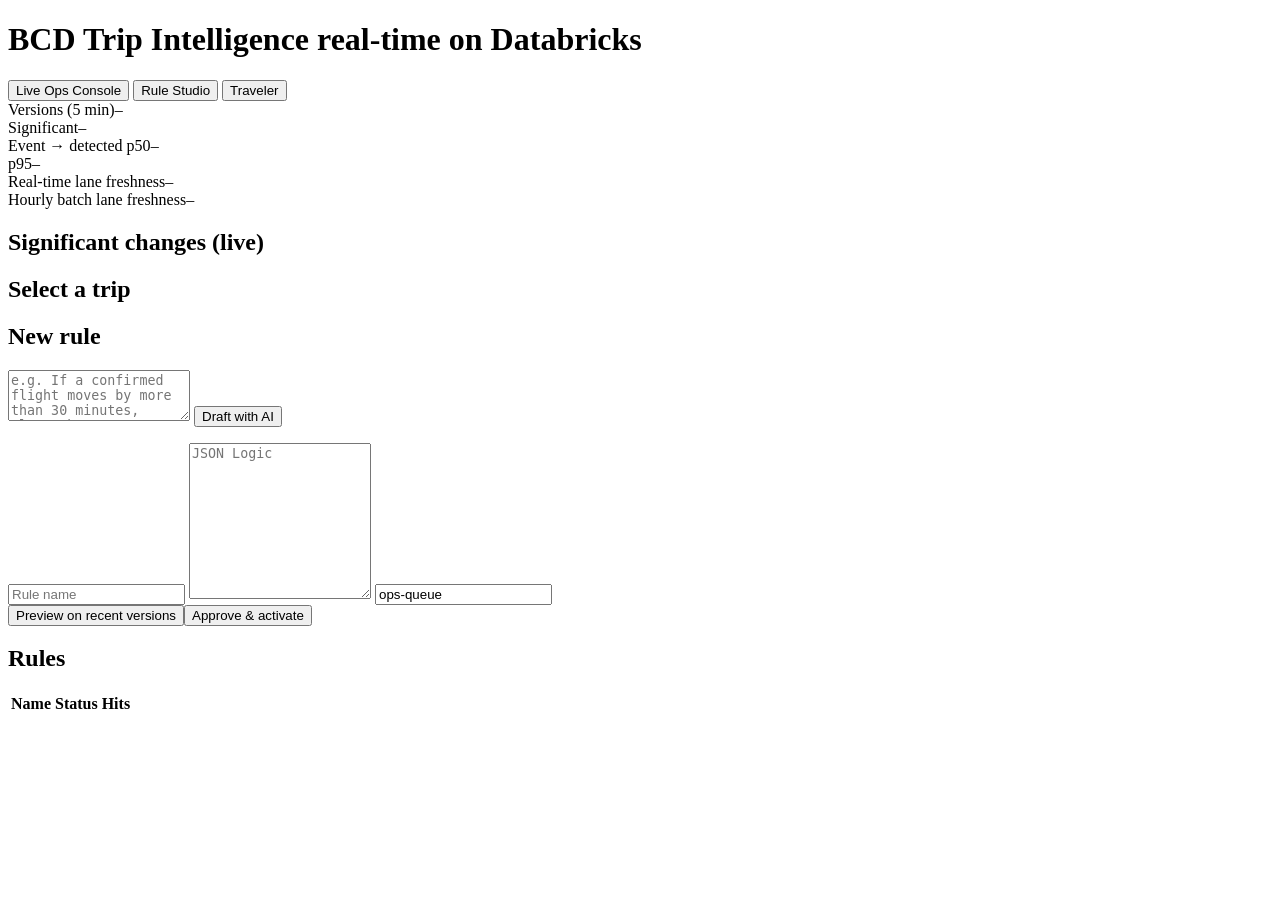
==== src/app/static/index.html @ 33ecc734 "feat: trip-intel app backend (SSE feed, KPIs, rule studio, traveler API); spread scenario mutations " ====
<!doctype html>
<html lang="en">
<head>
  <meta charset="utf-8" />
  <title>BCD Trip Intelligence</title>
  <link rel="stylesheet" href="/static/style.css" />
</head>
<body>
  <header>
    <h1>BCD Trip Intelligence <span class="sub">real-time on Databricks</span></h1>
    <nav>
      <button data-view="ops" class="active">Live Ops Console</button>
      <button data-view="rules">Rule Studio</button>
      <button data-view="traveler">Traveler</button>
    </nav>
  </header>

  <main>
    <section id="ops" class="view active">
      <div class="kpis">
        <div class="kpi"><label>Versions (5 min)</label><span id="k-versions">–</span></div>
        <div class="kpi"><label>Significant</label><span id="k-significant">–</span></div>
        <div class="kpi"><label>Event → detected p50</label><span id="k-p50">–</span></div>
        <div class="kpi"><label>p95</label><span id="k-p95">–</span></div>
        <div class="kpi"><label>Real-time lane freshness</label><span id="k-rtm">–</span></div>
        <div class="kpi"><label>Hourly batch lane freshness</label><span id="k-batch">–</span></div>
      </div>
      <div class="split">
        <div class="panel"><h2>Significant changes (live)</h2><ul id="feed"></ul></div>
        <div class="panel"><h2 id="trip-title">Select a trip</h2><div id="timeline"></div></div>
      </div>
    </section>

    <section id="rules" class="view">
      <div class="split">
        <div class="panel">
          <h2>New rule</h2>
          <textarea id="nl" rows="3" placeholder="e.g. If a confirmed flight moves by more than 30 minutes, alert the ops team"></textarea>
          <button id="draft">Draft with AI</button>
          <p id="explanation" class="muted"></p>
          <input id="rule-name" placeholder="Rule name" />
          <textarea id="logic" rows="10" spellcheck="false" placeholder="JSON Logic"></textarea>
          <input id="action-target" placeholder="Action target (e.g. seat-assignment-service)" value="ops-queue" />
          <div class="row"><button id="preview">Preview on recent versions</button><button id="activate" class="primary">Approve &amp; activate</button></div>
          <p id="preview-result"></p>
        </div>
        <div class="panel"><h2>Rules</h2><table id="rules-table"><thead><tr><th>Name</th><th>Status</th><th>Hits</th><th></th></tr></thead><tbody></tbody></table></div>
      </div>
    </section>

    <section id="traveler" class="view">
      <div class="phone"><div id="cards"></div></div>
    </section>
  </main>
  <script src="/static/app.js"></script>
</body>
</html>
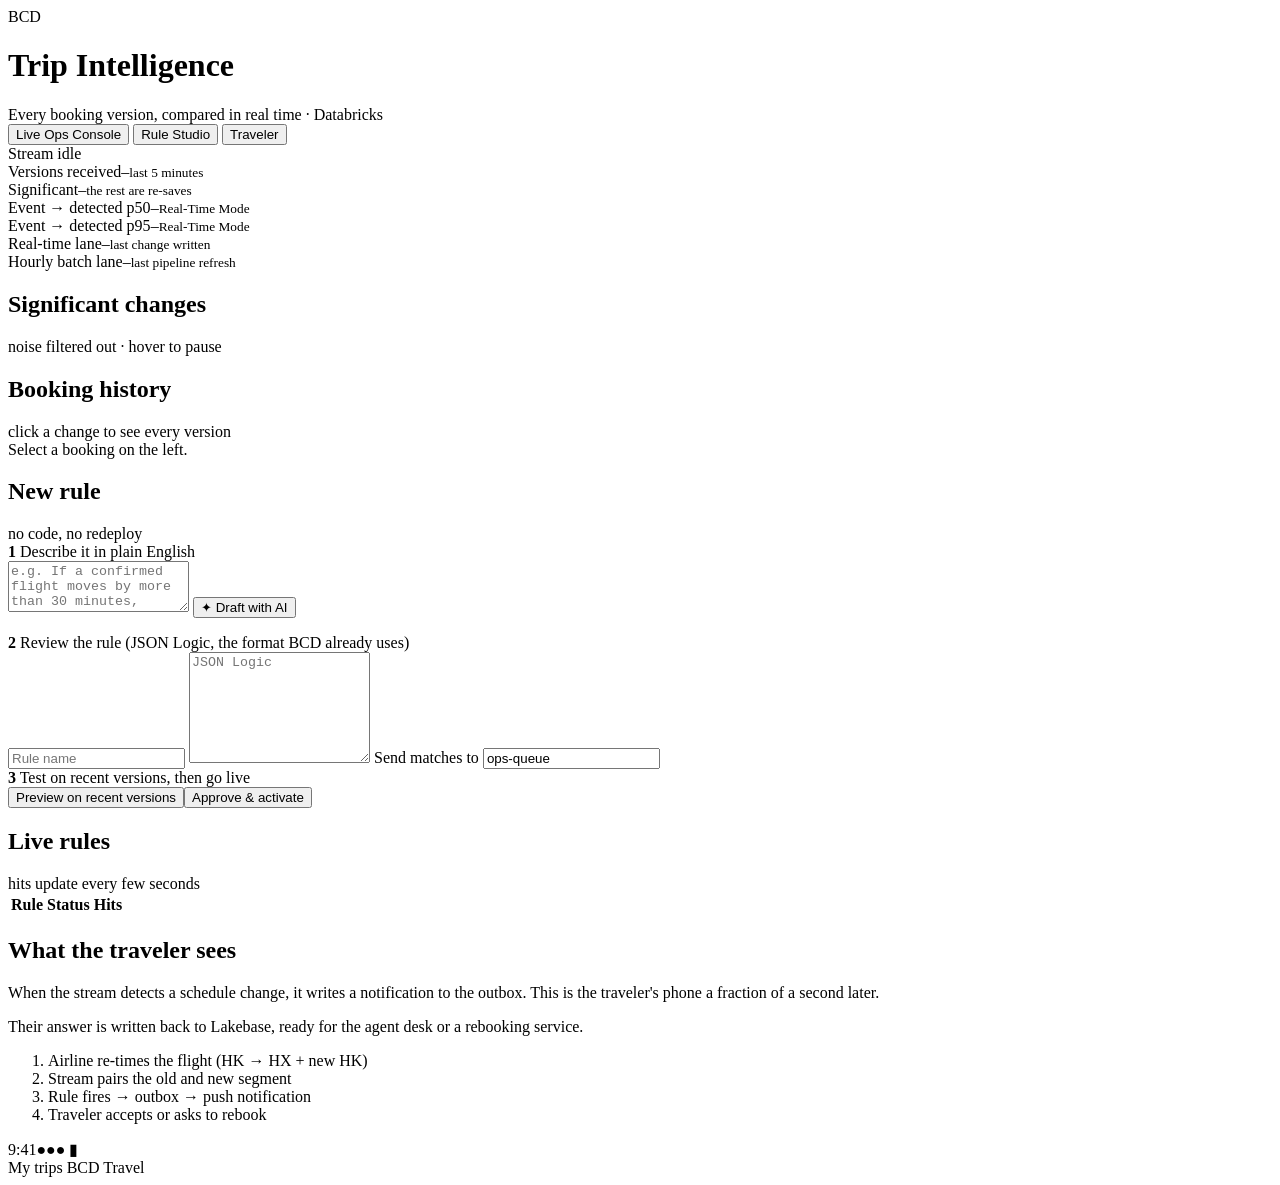
==== commit da517e04: "feat(app): redesigned UI — branded header with live indicator, KPI cards, severity-coded feed with d" ====
--- a/src/app/static/index.html
+++ b/src/app/static/index.html
@@ -2,54 +2,95 @@
 <html lang="en">
 <head>
   <meta charset="utf-8" />
+  <meta name="viewport" content="width=device-width, initial-scale=1" />
   <title>BCD Trip Intelligence</title>
   <link rel="stylesheet" href="/static/style.css" />
 </head>
 <body>
   <header>
-    <h1>BCD Trip Intelligence <span class="sub">real-time on Databricks</span></h1>
+    <div class="brand">
+      <div class="mark">BCD</div>
+      <div>
+        <h1>Trip Intelligence</h1>
+        <div class="sub">Every booking version, compared in real time · Databricks</div>
+      </div>
+    </div>
     <nav>
       <button data-view="ops" class="active">Live Ops Console</button>
       <button data-view="rules">Rule Studio</button>
       <button data-view="traveler">Traveler</button>
     </nav>
+    <div id="live" class="live idle"><i></i><span>Stream idle</span></div>
   </header>
 
   <main>
     <section id="ops" class="view active">
       <div class="kpis">
-        <div class="kpi"><label>Versions (5 min)</label><span id="k-versions">–</span></div>
-        <div class="kpi"><label>Significant</label><span id="k-significant">–</span></div>
-        <div class="kpi"><label>Event → detected p50</label><span id="k-p50">–</span></div>
-        <div class="kpi"><label>p95</label><span id="k-p95">–</span></div>
-        <div class="kpi"><label>Real-time lane freshness</label><span id="k-rtm">–</span></div>
-        <div class="kpi"><label>Hourly batch lane freshness</label><span id="k-batch">–</span></div>
+        <div class="kpi"><label>Versions received</label><span id="k-versions">–</span><small>last 5 minutes</small></div>
+        <div class="kpi"><label>Significant</label><span id="k-significant">–</span><small>the rest are re-saves</small></div>
+        <div class="kpi accent"><label>Event → detected p50</label><span id="k-p50">–</span><small>Real-Time Mode</small></div>
+        <div class="kpi accent"><label>Event → detected p95</label><span id="k-p95">–</span><small>Real-Time Mode</small></div>
+        <div class="kpi lane rt"><label>Real-time lane</label><span id="k-rtm">–</span><small>last change written</small></div>
+        <div class="kpi lane batch"><label>Hourly batch lane</label><span id="k-batch">–</span><small>last pipeline refresh</small></div>
       </div>
       <div class="split">
-        <div class="panel"><h2>Significant changes (live)</h2><ul id="feed"></ul></div>
-        <div class="panel"><h2 id="trip-title">Select a trip</h2><div id="timeline"></div></div>
+        <div class="panel">
+          <div class="panel-head"><h2>Significant changes</h2><span class="muted">noise filtered out · hover to pause</span></div>
+          <ul id="feed"></ul>
+        </div>
+        <div class="panel">
+          <div class="panel-head"><h2 id="trip-title">Booking history</h2><span id="trip-sub" class="muted">click a change to see every version</span></div>
+          <div id="timeline"><div class="empty">Select a booking on the left.</div></div>
+        </div>
       </div>
     </section>
 
     <section id="rules" class="view">
-      <div class="split">
+      <div class="split rules">
         <div class="panel">
-          <h2>New rule</h2>
+          <div class="panel-head"><h2>New rule</h2><span class="muted">no code, no redeploy</span></div>
+          <div class="step"><b>1</b> Describe it in plain English</div>
           <textarea id="nl" rows="3" placeholder="e.g. If a confirmed flight moves by more than 30 minutes, alert the ops team"></textarea>
-          <button id="draft">Draft with AI</button>
+          <button id="draft">✦ Draft with AI</button>
           <p id="explanation" class="muted"></p>
+          <div class="step"><b>2</b> Review the rule (JSON Logic, the format BCD already uses)</div>
           <input id="rule-name" placeholder="Rule name" />
-          <textarea id="logic" rows="10" spellcheck="false" placeholder="JSON Logic"></textarea>
-          <input id="action-target" placeholder="Action target (e.g. seat-assignment-service)" value="ops-queue" />
+          <textarea id="logic" rows="7" spellcheck="false" placeholder="JSON Logic"></textarea>
+          <label class="field">Send matches to
+            <input id="action-target" placeholder="e.g. seat-assignment-service" value="ops-queue" />
+          </label>
+          <div class="step"><b>3</b> Test on recent versions, then go live</div>
           <div class="row"><button id="preview">Preview on recent versions</button><button id="activate" class="primary">Approve &amp; activate</button></div>
           <p id="preview-result"></p>
         </div>
-        <div class="panel"><h2>Rules</h2><table id="rules-table"><thead><tr><th>Name</th><th>Status</th><th>Hits</th><th></th></tr></thead><tbody></tbody></table></div>
+        <div class="panel">
+          <div class="panel-head"><h2>Live rules</h2><span class="muted">hits update every few seconds</span></div>
+          <table id="rules-table"><thead><tr><th>Rule</th><th>Status</th><th class="num">Hits</th><th></th></tr></thead><tbody></tbody></table>
+        </div>
       </div>
     </section>
 
     <section id="traveler" class="view">
-      <div class="phone"><div id="cards"></div></div>
+      <div class="traveler-layout">
+        <div class="explain">
+          <h2>What the traveler sees</h2>
+          <p>When the stream detects a schedule change, it writes a notification to the outbox. This is the
+            traveler's phone a fraction of a second later.</p>
+          <p>Their answer is written back to Lakebase, ready for the agent desk or a rebooking service.</p>
+          <ol>
+            <li>Airline re-times the flight (HK → HX + new HK)</li>
+            <li>Stream pairs the old and new segment</li>
+            <li>Rule fires → outbox → push notification</li>
+            <li>Traveler accepts or asks to rebook</li>
+          </ol>
+        </div>
+        <div class="phone">
+          <div class="notch"></div>
+          <div class="statusbar"><span id="clock">9:41</span><span>●●● ▮</span></div>
+          <div class="app-head">My trips <span>BCD Travel</span></div>
+          <div id="cards"></div>
+        </div>
+      </div>
     </section>
   </main>
   <script src="/static/app.js"></script>
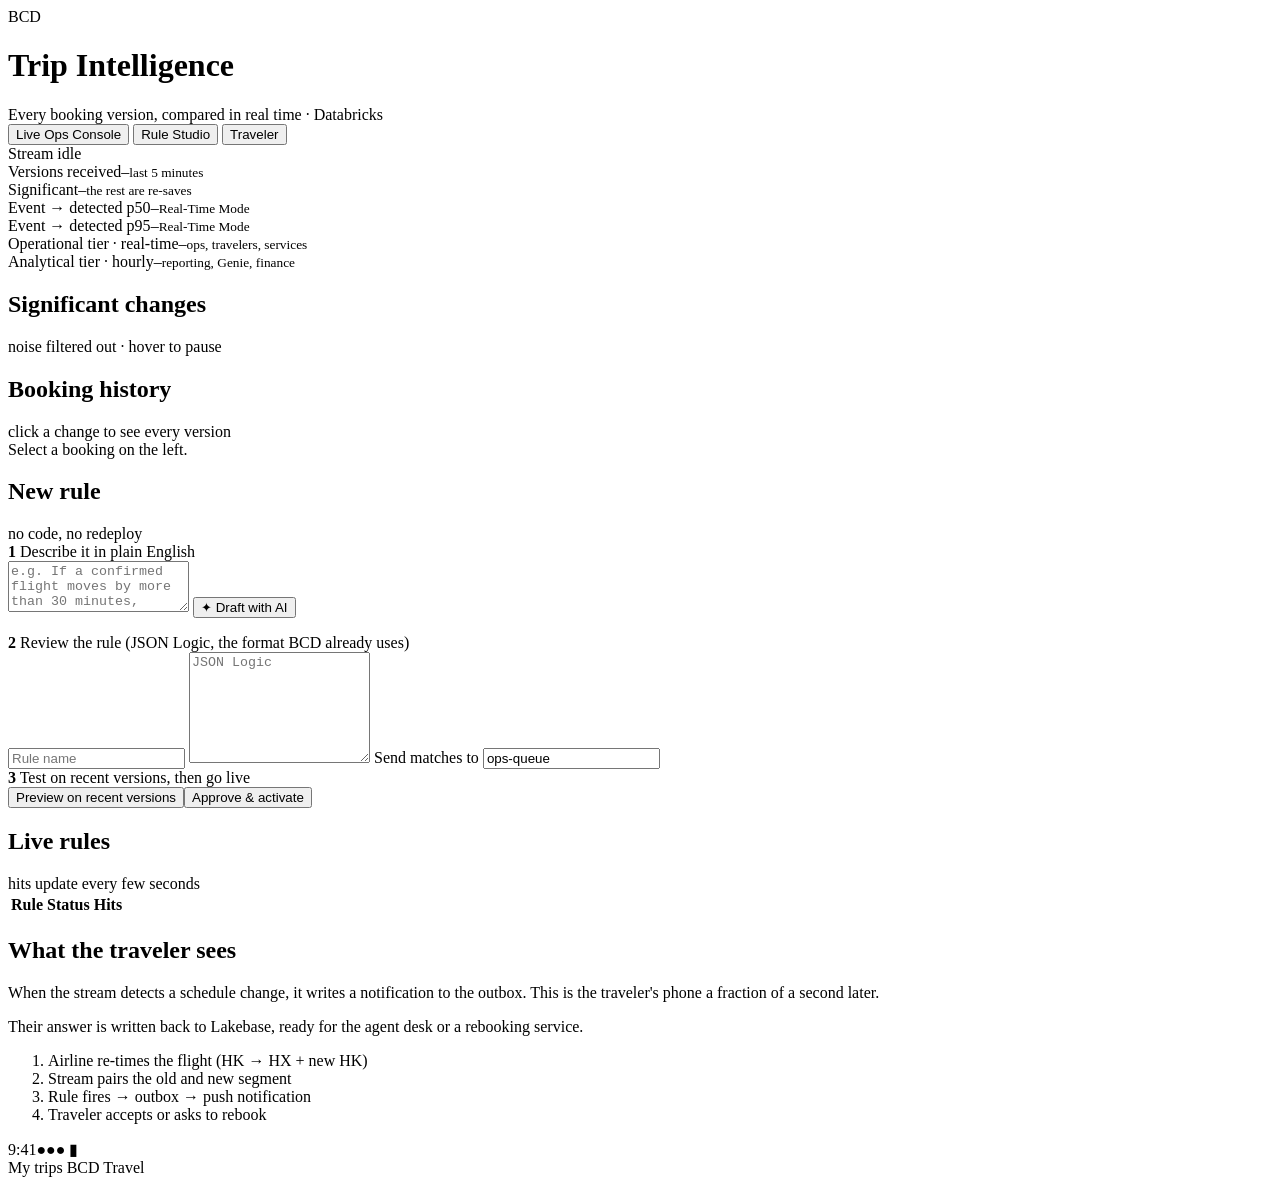
==== commit 232c2a1d: "feat(app): frame freshness KPIs as operational vs analytical tiers; script to publish app-only priva" ====
--- a/src/app/static/index.html
+++ b/src/app/static/index.html
@@ -30,8 +30,8 @@
         <div class="kpi"><label>Significant</label><span id="k-significant">–</span><small>the rest are re-saves</small></div>
         <div class="kpi accent"><label>Event → detected p50</label><span id="k-p50">–</span><small>Real-Time Mode</small></div>
         <div class="kpi accent"><label>Event → detected p95</label><span id="k-p95">–</span><small>Real-Time Mode</small></div>
-        <div class="kpi lane rt"><label>Real-time lane</label><span id="k-rtm">–</span><small>last change written</small></div>
-        <div class="kpi lane batch"><label>Hourly batch lane</label><span id="k-batch">–</span><small>last pipeline refresh</small></div>
+        <div class="kpi lane rt" title="Same feed and same change logic as the analytical tier; tuned for milliseconds"><label>Operational tier · real-time</label><span id="k-rtm">–</span><small>ops, travelers, services</small></div>
+        <div class="kpi lane batch" title="Same feed and same change logic as the operational tier; refreshed on a schedule"><label>Analytical tier · hourly</label><span id="k-batch">–</span><small>reporting, Genie, finance</small></div>
       </div>
       <div class="split">
         <div class="panel">
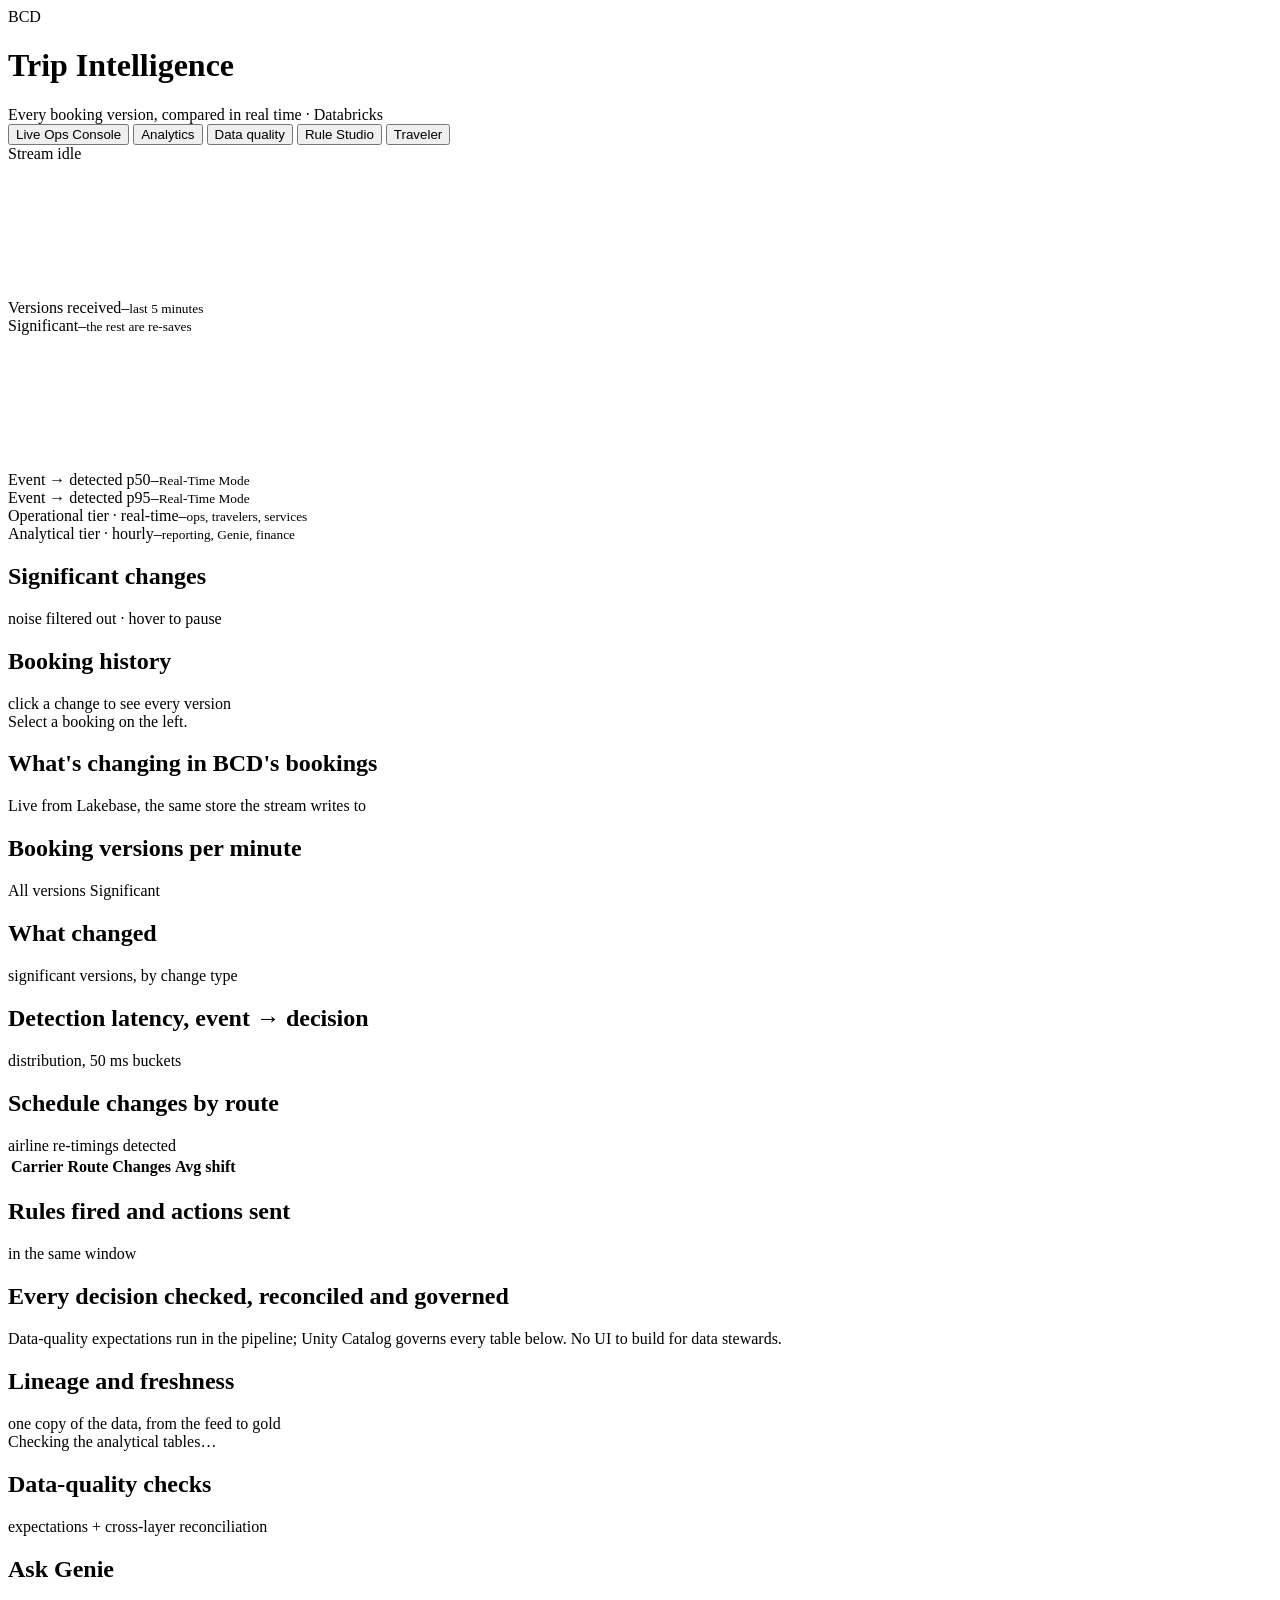
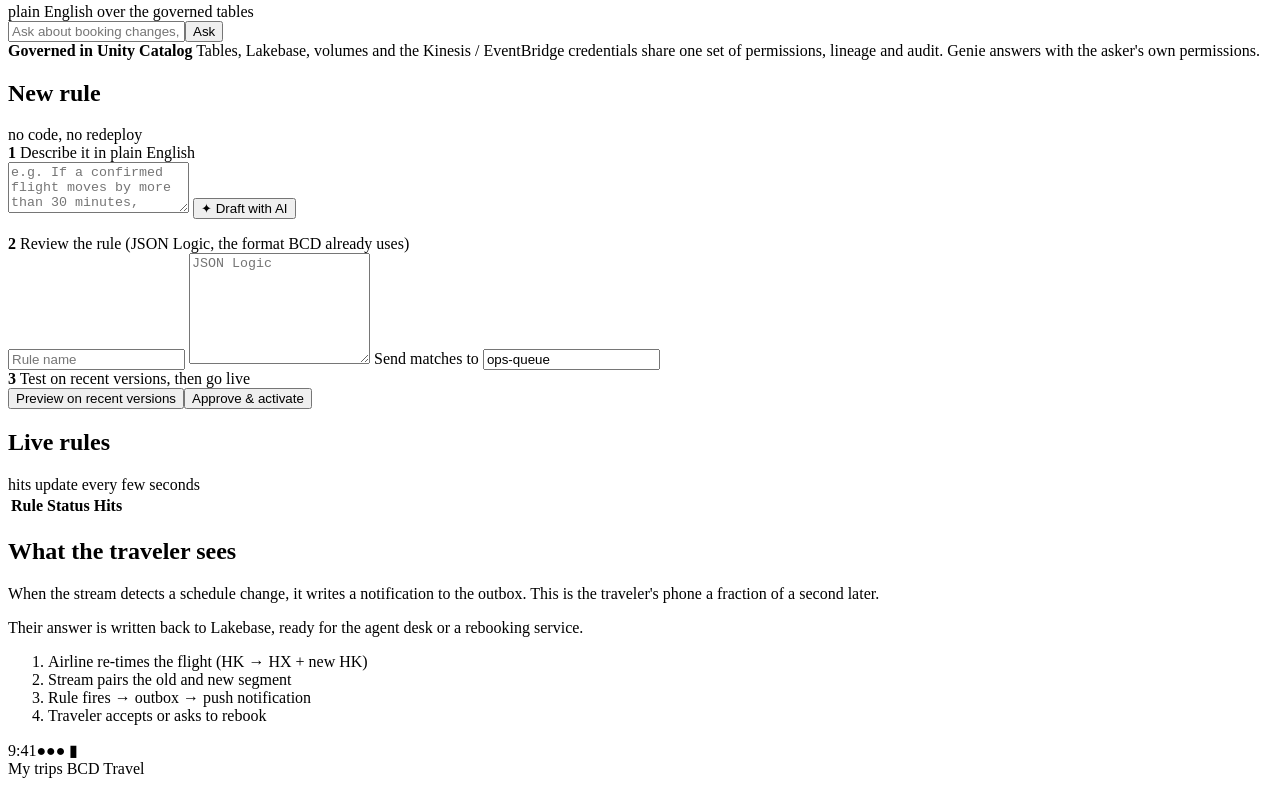
==== commit 0914354e: "feat(app): Analytics view (live charts from Lakebase), Data quality view (checks, cross-layer reconc" ====
--- a/src/app/static/index.html
+++ b/src/app/static/index.html
@@ -17,6 +17,8 @@
     </div>
     <nav>
       <button data-view="ops" class="active">Live Ops Console</button>
+      <button data-view="analytics">Analytics</button>
+      <button data-view="quality">Data quality</button>
       <button data-view="rules">Rule Studio</button>
       <button data-view="traveler">Traveler</button>
     </nav>
@@ -26,9 +28,9 @@
   <main>
     <section id="ops" class="view active">
       <div class="kpis">
-        <div class="kpi"><label>Versions received</label><span id="k-versions">–</span><small>last 5 minutes</small></div>
+        <div class="kpi"><label>Versions received</label><span id="k-versions">–</span><small>last 5 minutes</small><svg class="spark" id="spark-versions"></svg></div>
         <div class="kpi"><label>Significant</label><span id="k-significant">–</span><small>the rest are re-saves</small></div>
-        <div class="kpi accent"><label>Event → detected p50</label><span id="k-p50">–</span><small>Real-Time Mode</small></div>
+        <div class="kpi accent"><label>Event → detected p50</label><span id="k-p50">–</span><small>Real-Time Mode</small><svg class="spark" id="spark-p50"></svg></div>
         <div class="kpi accent"><label>Event → detected p95</label><span id="k-p95">–</span><small>Real-Time Mode</small></div>
         <div class="kpi lane rt" title="Same feed and same change logic as the analytical tier; tuned for milliseconds"><label>Operational tier · real-time</label><span id="k-rtm">–</span><small>ops, travelers, services</small></div>
         <div class="kpi lane batch" title="Same feed and same change logic as the operational tier; refreshed on a schedule"><label>Analytical tier · hourly</label><span id="k-batch">–</span><small>reporting, Genie, finance</small></div>
@@ -41,6 +43,67 @@
         <div class="panel">
           <div class="panel-head"><h2 id="trip-title">Booking history</h2><span id="trip-sub" class="muted">click a change to see every version</span></div>
           <div id="timeline"><div class="empty">Select a booking on the left.</div></div>
+        </div>
+      </div>
+    </section>
+
+    <section id="analytics" class="view">
+      <div class="view-head">
+        <div><h2 class="big">What's changing in BCD's bookings</h2>
+          <p class="muted" id="a-window">Live from Lakebase, the same store the stream writes to</p></div>
+      </div>
+      <div class="kpis" id="a-kpis"></div>
+      <div class="grid2">
+        <div class="panel chart-panel wide">
+          <div class="panel-head"><h2>Booking versions per minute</h2>
+            <span class="legend"><i class="sw sw-all"></i>All versions <i class="sw sw-sig"></i>Significant</span></div>
+          <div class="chart" id="c-volume"></div>
+        </div>
+        <div class="panel chart-panel">
+          <div class="panel-head"><h2>What changed</h2><span class="muted">significant versions, by change type</span></div>
+          <div id="c-mix"></div>
+        </div>
+        <div class="panel chart-panel">
+          <div class="panel-head"><h2>Detection latency, event → decision</h2><span class="muted">distribution, 50 ms buckets</span></div>
+          <div class="chart" id="c-latency"></div>
+        </div>
+        <div class="panel chart-panel">
+          <div class="panel-head"><h2>Schedule changes by route</h2><span class="muted">airline re-timings detected</span></div>
+          <table class="mini" id="c-routes"><thead><tr><th>Carrier</th><th>Route</th><th class="num">Changes</th><th class="num">Avg shift</th></tr></thead><tbody></tbody></table>
+        </div>
+        <div class="panel chart-panel">
+          <div class="panel-head"><h2>Rules fired and actions sent</h2><span class="muted">in the same window</span></div>
+          <div id="c-rules"></div>
+          <div id="c-actions" class="actions-list"></div>
+        </div>
+      </div>
+    </section>
+
+    <section id="quality" class="view">
+      <div class="view-head">
+        <div><h2 class="big">Every decision checked, reconciled and governed</h2>
+          <p class="muted">Data-quality expectations run in the pipeline; Unity Catalog governs every table below. No UI to build for data stewards.</p></div>
+        <span class="muted" id="q-updated"></span>
+      </div>
+      <div class="panel lineage-panel">
+        <div class="panel-head"><h2>Lineage and freshness</h2><span class="muted">one copy of the data, from the feed to gold</span></div>
+        <div class="lineage" id="q-lineage"><div class="empty">Checking the analytical tables…</div></div>
+      </div>
+      <div class="grid2">
+        <div class="panel">
+          <div class="panel-head"><h2>Data-quality checks</h2><span class="muted">expectations + cross-layer reconciliation</span></div>
+          <ul class="checks" id="q-checks"></ul>
+          <div class="kpis two" id="q-complete"></div>
+        </div>
+        <div class="panel">
+          <div class="panel-head"><h2>Ask Genie</h2><span class="muted">plain English over the governed tables</span></div>
+          <div class="chips" id="g-chips"></div>
+          <div class="row ask"><input id="g-q" placeholder="Ask about booking changes, carriers, data quality…" /><button id="g-ask" class="primary">Ask</button></div>
+          <div id="g-out"></div>
+          <div class="gov">
+            <b>Governed in Unity Catalog</b>
+            <span>Tables, Lakebase, volumes and the Kinesis / EventBridge credentials share one set of permissions, lineage and audit. Genie answers with the asker's own permissions.</span>
+          </div>
         </div>
       </div>
     </section>
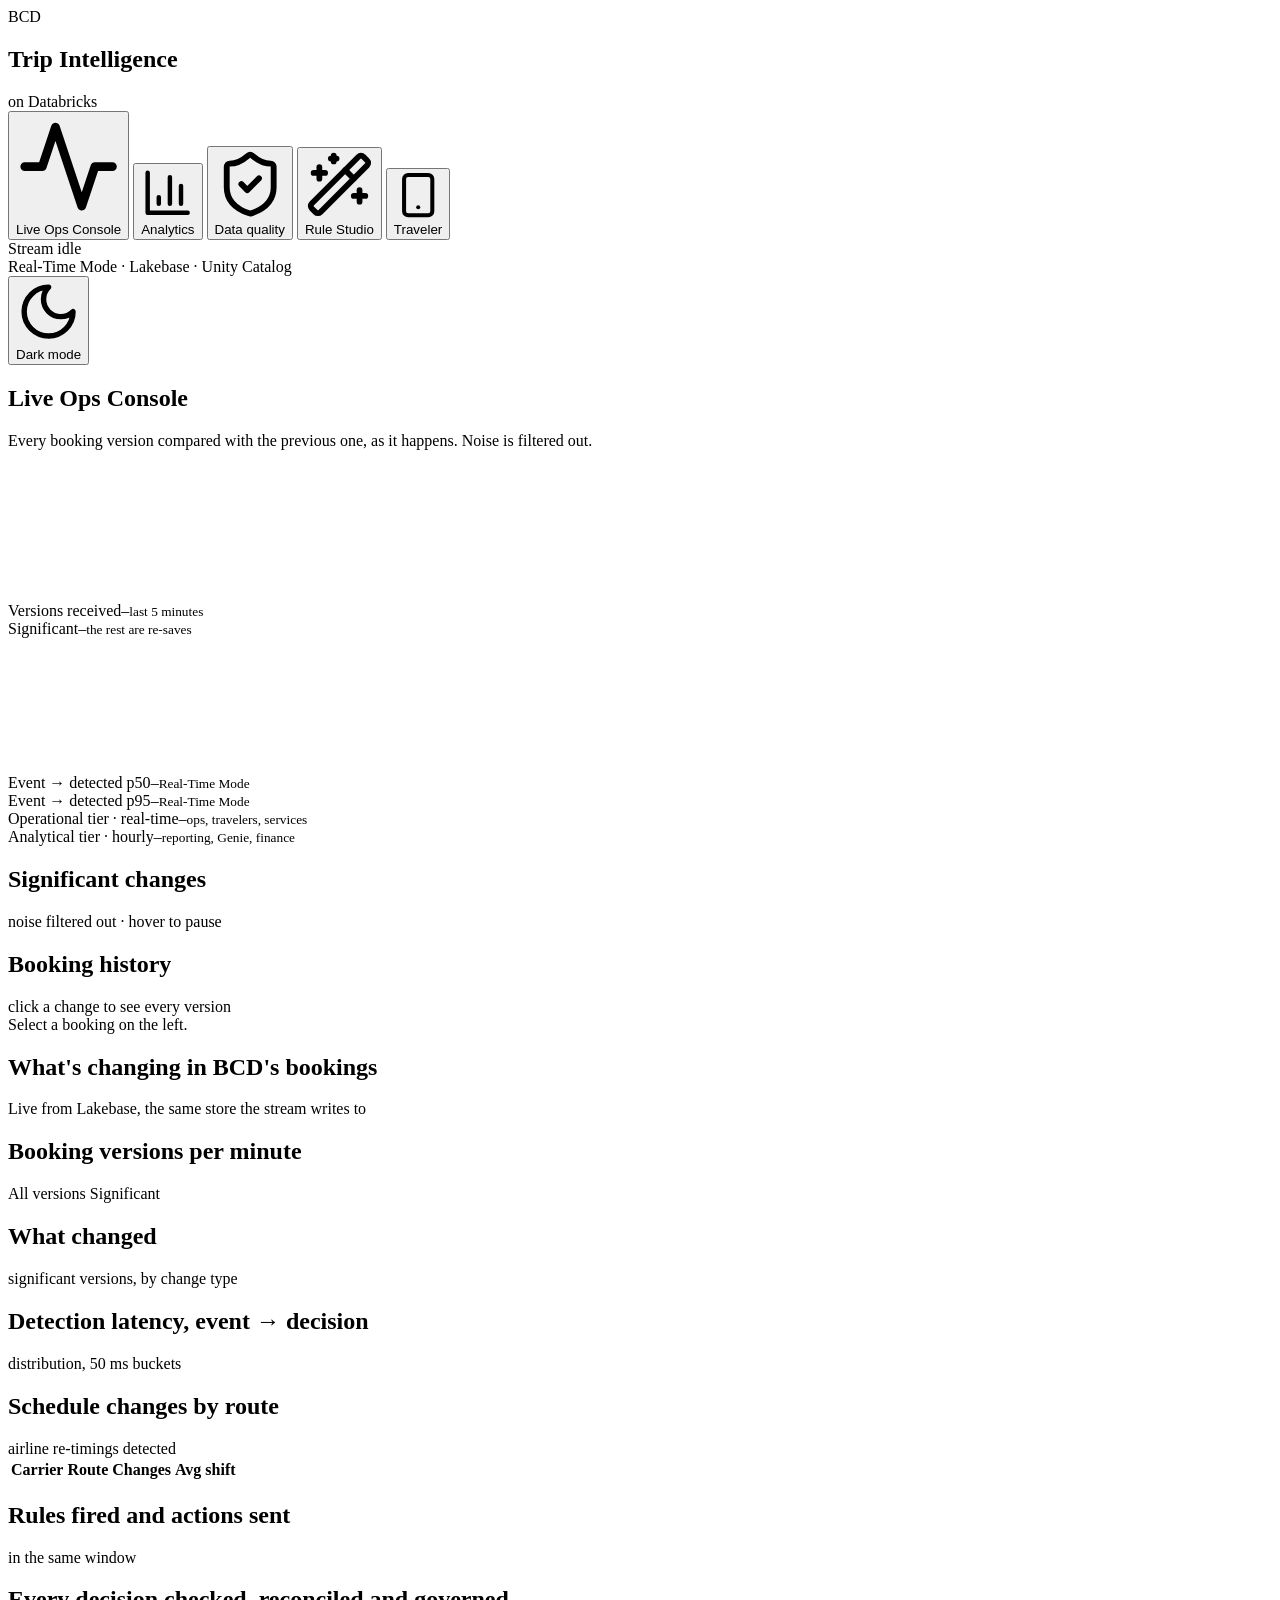
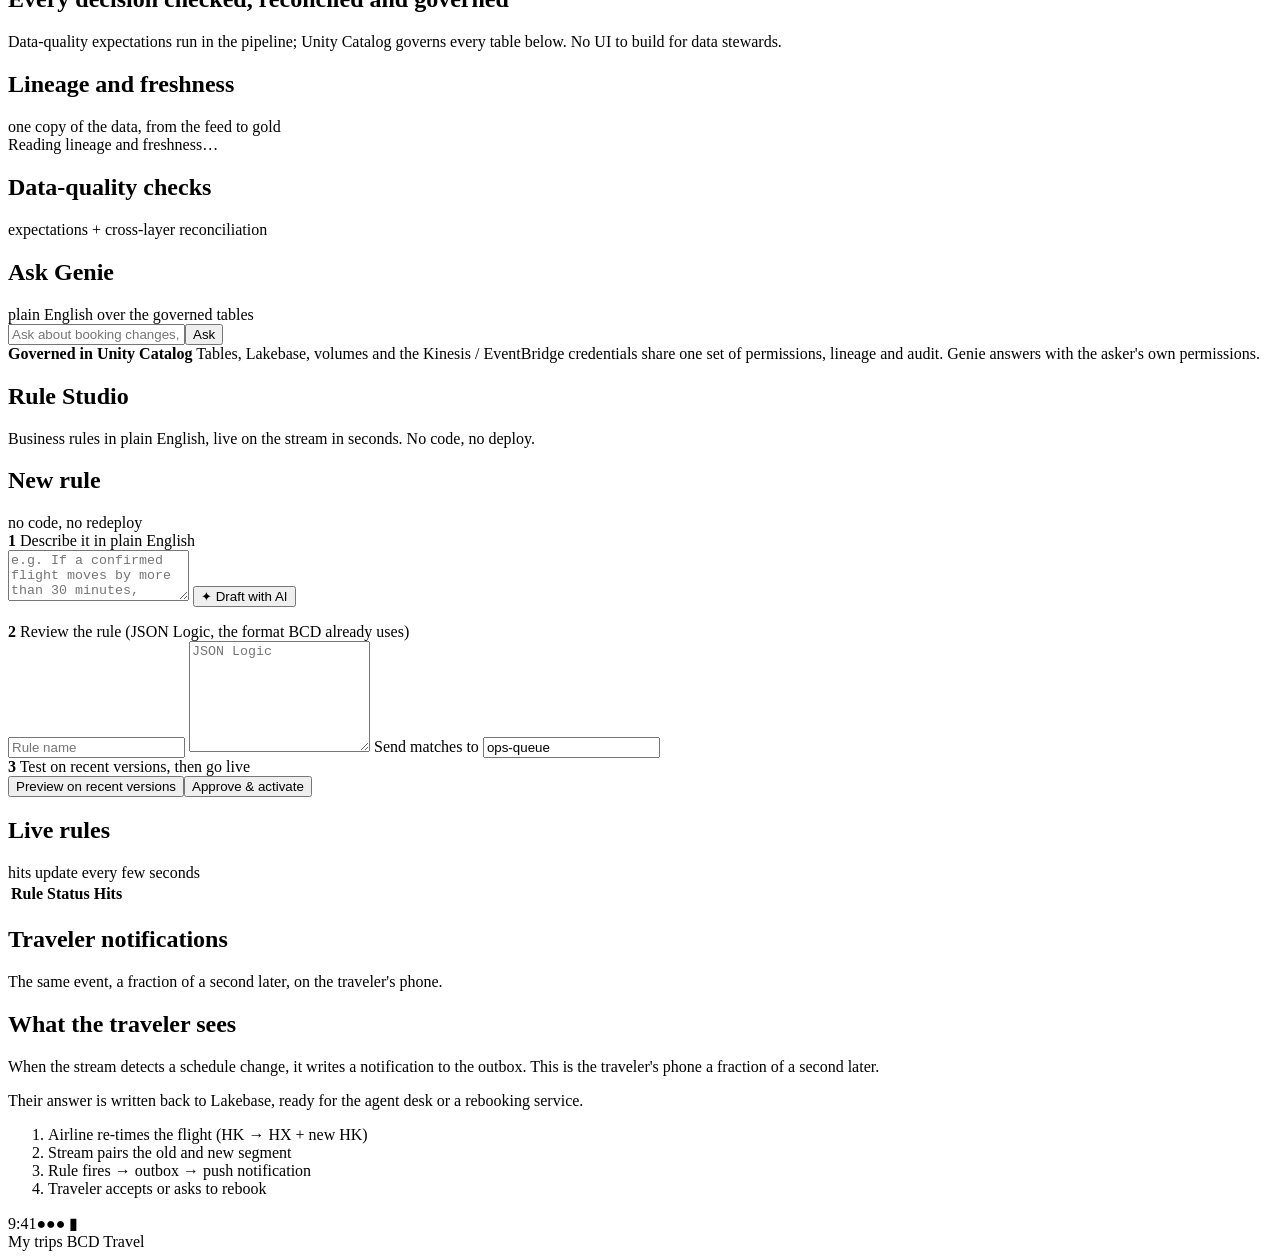
==== commit 2740b5f5: "feat(app): DuBois design language (sidebar chrome, semantic tokens, light/dark, 4px radius, 13px typ" ====
--- a/src/app/static/index.html
+++ b/src/app/static/index.html
@@ -7,26 +7,30 @@
   <link rel="stylesheet" href="/static/style.css" />
 </head>
 <body>
-  <header>
+  <script>if (localStorage.getItem("theme") === "dark") document.documentElement.classList.add("dark");</script>
+  <aside class="sidebar">
     <div class="brand">
       <div class="mark">BCD</div>
-      <div>
-        <h1>Trip Intelligence</h1>
-        <div class="sub">Every booking version, compared in real time · Databricks</div>
-      </div>
+      <div><h1>Trip Intelligence</h1><div class="sub">on Databricks</div></div>
     </div>
     <nav>
-      <button data-view="ops" class="active">Live Ops Console</button>
-      <button data-view="analytics">Analytics</button>
-      <button data-view="quality">Data quality</button>
-      <button data-view="rules">Rule Studio</button>
-      <button data-view="traveler">Traveler</button>
+      <button data-view="ops" class="active"><svg class="ico" viewBox="0 0 24 24" fill="none" stroke="currentColor" stroke-width="2" stroke-linecap="round" stroke-linejoin="round"><path d="M22 12h-4l-3 9L9 3l-3 9H2"/></svg><span>Live Ops Console</span></button>
+      <button data-view="analytics"><svg class="ico" viewBox="0 0 24 24" fill="none" stroke="currentColor" stroke-width="2" stroke-linecap="round" stroke-linejoin="round"><path d="M3 3v18h18"/><path d="M18 17V9"/><path d="M13 17V5"/><path d="M8 17v-3"/></svg><span>Analytics</span></button>
+      <button data-view="quality"><svg class="ico" viewBox="0 0 24 24" fill="none" stroke="currentColor" stroke-width="2" stroke-linecap="round" stroke-linejoin="round"><path d="M20 13c0 5-3.5 7.5-7.66 8.95a1 1 0 0 1-.67-.01C7.5 20.5 4 18 4 13V6a1 1 0 0 1 1-1c2 0 4.5-1.2 6.24-2.72a1.17 1.17 0 0 1 1.52 0C14.51 3.81 17 5 19 5a1 1 0 0 1 1 1z"/><path d="m9 12 2 2 4-4"/></svg><span>Data quality</span></button>
+      <button data-view="rules"><svg class="ico" viewBox="0 0 24 24" fill="none" stroke="currentColor" stroke-width="2" stroke-linecap="round" stroke-linejoin="round"><path d="m21.64 3.64-1.28-1.28a1.21 1.21 0 0 0-1.72 0L2.36 18.64a1.21 1.21 0 0 0 0 1.72l1.28 1.28a1.2 1.2 0 0 0 1.72 0L21.64 5.36a1.2 1.2 0 0 0 0-1.72"/><path d="m14 7 3 3"/><path d="M5 6v4"/><path d="M19 14v4"/><path d="M10 2v2"/><path d="M7 8H3"/><path d="M21 16h-4"/><path d="M11 3H9"/></svg><span>Rule Studio</span></button>
+      <button data-view="traveler"><svg class="ico" viewBox="0 0 24 24" fill="none" stroke="currentColor" stroke-width="2" stroke-linecap="round" stroke-linejoin="round"><rect width="14" height="20" x="5" y="2" rx="2" ry="2"/><path d="M12 18h.01"/></svg><span>Traveler</span></button>
     </nav>
-    <div id="live" class="live idle"><i></i><span>Stream idle</span></div>
-  </header>
+    <div class="sidebar-foot">
+      <div id="live" class="live idle"><i></i><span>Stream idle</span></div>
+      <div class="foot-meta">Real-Time Mode · Lakebase · Unity Catalog</div>
+      <button id="theme" class="ghost" title="Toggle light / dark"><svg class="ico" viewBox="0 0 24 24" fill="none" stroke="currentColor" stroke-width="2" stroke-linecap="round" stroke-linejoin="round"><path d="M12 3a6 6 0 0 0 9 9 9 9 0 1 1-9-9Z"/></svg><span>Dark mode</span></button>
+    </div>
+  </aside>
 
   <main>
     <section id="ops" class="view active">
+      <div class="view-head"><div><h2 class="big">Live Ops Console</h2>
+        <p class="muted">Every booking version compared with the previous one, as it happens. Noise is filtered out.</p></div></div>
       <div class="kpis">
         <div class="kpi"><label>Versions received</label><span id="k-versions">–</span><small>last 5 minutes</small><svg class="spark" id="spark-versions"></svg></div>
         <div class="kpi"><label>Significant</label><span id="k-significant">–</span><small>the rest are re-saves</small></div>
@@ -87,7 +91,7 @@
       </div>
       <div class="panel lineage-panel">
         <div class="panel-head"><h2>Lineage and freshness</h2><span class="muted">one copy of the data, from the feed to gold</span></div>
-        <div class="lineage" id="q-lineage"><div class="empty">Checking the analytical tables…</div></div>
+        <div class="lineage" id="q-lineage"><div class="empty">Reading lineage and freshness…</div></div>
       </div>
       <div class="grid2">
         <div class="panel">
@@ -98,7 +102,7 @@
         <div class="panel">
           <div class="panel-head"><h2>Ask Genie</h2><span class="muted">plain English over the governed tables</span></div>
           <div class="chips" id="g-chips"></div>
-          <div class="row ask"><input id="g-q" placeholder="Ask about booking changes, carriers, data quality…" /><button id="g-ask" class="primary">Ask</button></div>
+          <div class="row ask composer"><input id="g-q" placeholder="Ask about booking changes, carriers, data quality…" /><button id="g-ask" class="primary">Ask</button></div>
           <div id="g-out"></div>
           <div class="gov">
             <b>Governed in Unity Catalog</b>
@@ -109,6 +113,8 @@
     </section>
 
     <section id="rules" class="view">
+      <div class="view-head"><div><h2 class="big">Rule Studio</h2>
+        <p class="muted">Business rules in plain English, live on the stream in seconds. No code, no deploy.</p></div></div>
       <div class="split rules">
         <div class="panel">
           <div class="panel-head"><h2>New rule</h2><span class="muted">no code, no redeploy</span></div>
@@ -134,6 +140,8 @@
     </section>
 
     <section id="traveler" class="view">
+      <div class="view-head"><div><h2 class="big">Traveler notifications</h2>
+        <p class="muted">The same event, a fraction of a second later, on the traveler's phone.</p></div></div>
       <div class="traveler-layout">
         <div class="explain">
           <h2>What the traveler sees</h2>
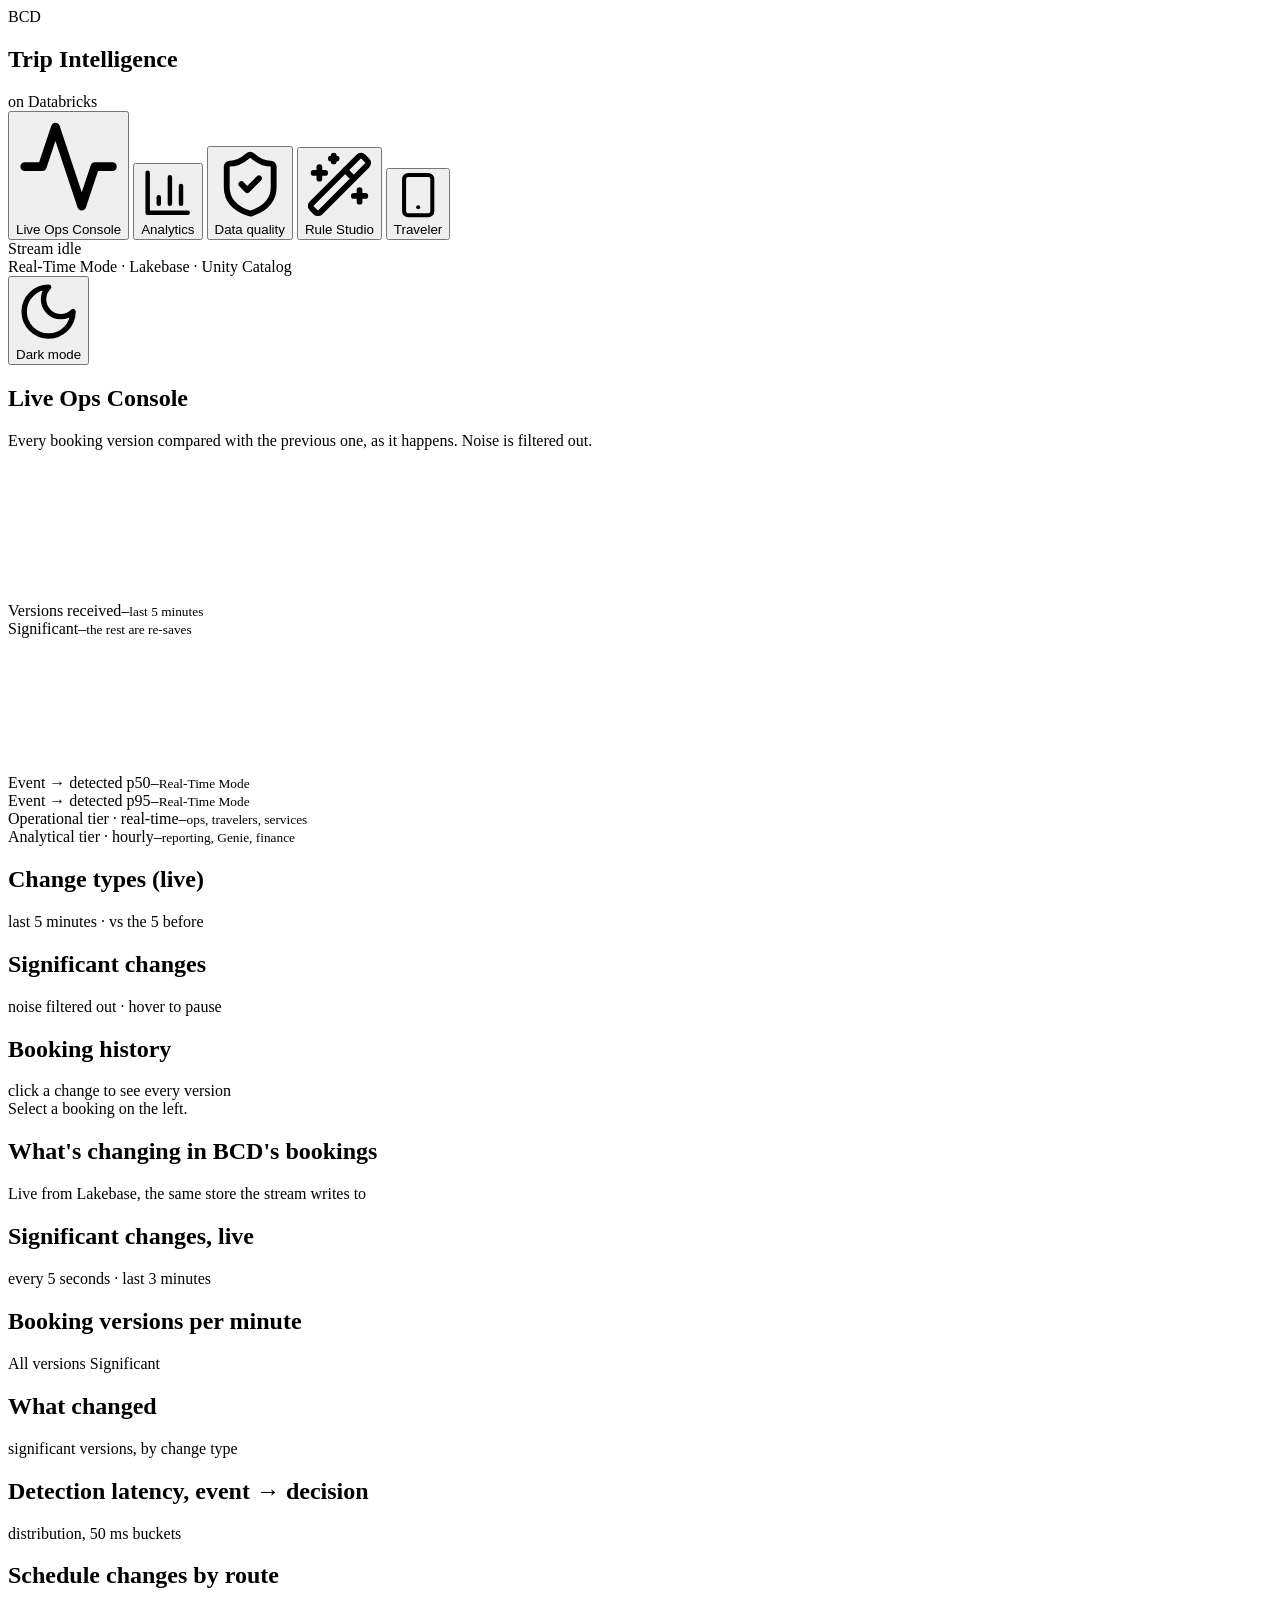
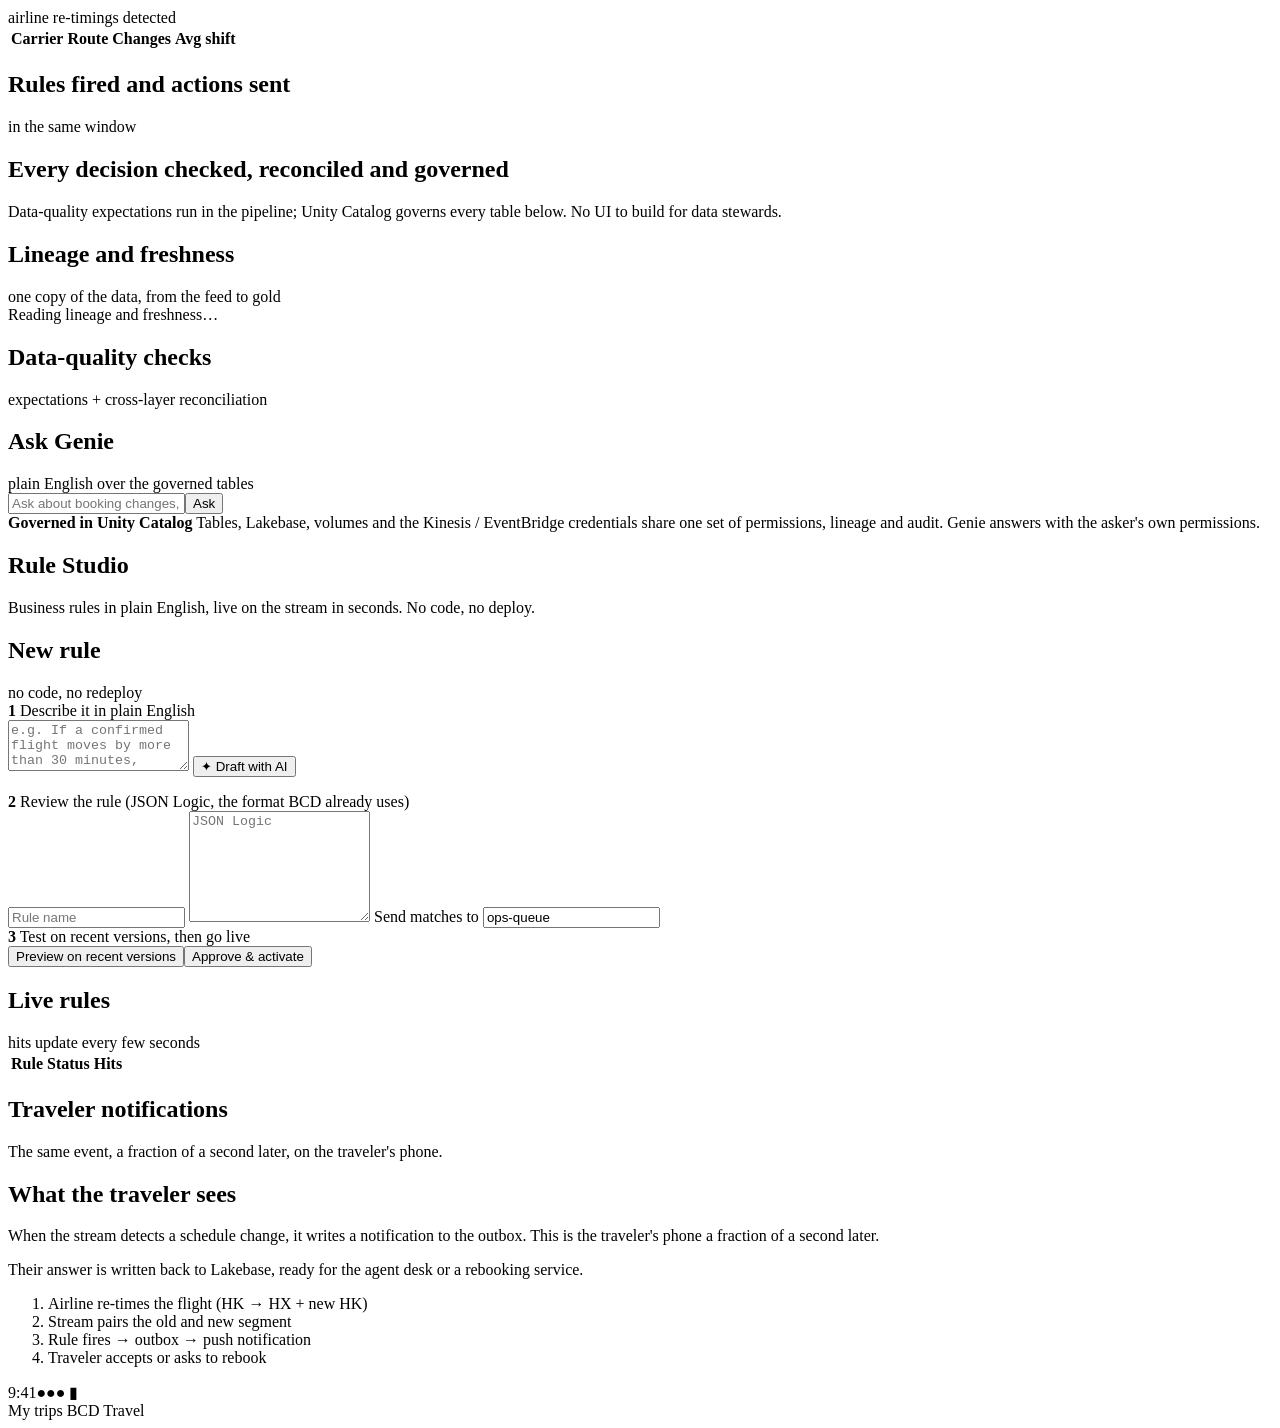
==== commit 64b7cd6c: "feat(app): live change-type tiles with deltas and sparklines, live 5-second ticker, help tooltips (p" ====
--- a/src/app/static/index.html
+++ b/src/app/static/index.html
@@ -39,13 +39,18 @@
         <div class="kpi lane rt" title="Same feed and same change logic as the analytical tier; tuned for milliseconds"><label>Operational tier · real-time</label><span id="k-rtm">–</span><small>ops, travelers, services</small></div>
         <div class="kpi lane batch" title="Same feed and same change logic as the operational tier; refreshed on a schedule"><label>Analytical tier · hourly</label><span id="k-batch">–</span><small>reporting, Genie, finance</small></div>
       </div>
+      <div class="panel tiles-panel">
+        <div class="panel-head"><h2 data-help="Each tile counts versions with that kind of change in the last 5 minutes, compared with the 5 minutes before. The line is the last 15 minutes.">Change types (live)</h2>
+          <span class="muted">last 5 minutes · vs the 5 before</span></div>
+        <div class="tiles" id="tiles"></div>
+      </div>
       <div class="split">
         <div class="panel">
-          <div class="panel-head"><h2>Significant changes</h2><span class="muted">noise filtered out · hover to pause</span></div>
+          <div class="panel-head"><h2 data-help="Only versions where something changed that matters. Each row shows how long after the event the stream decided, and which business rules fired.">Significant changes</h2><span class="muted">noise filtered out · hover to pause</span></div>
           <ul id="feed"></ul>
         </div>
         <div class="panel">
-          <div class="panel-head"><h2 id="trip-title">Booking history</h2><span id="trip-sub" class="muted">click a change to see every version</span></div>
+          <div class="panel-head"><h2 id="trip-title" data-help="Every version of one booking, each compared with the one before it. Grey versions are re-saves with no business change.">Booking history</h2><span id="trip-sub" class="muted">click a change to see every version</span></div>
           <div id="timeline"><div class="empty">Select a booking on the left.</div></div>
         </div>
       </div>
@@ -59,7 +64,12 @@
       <div class="kpis" id="a-kpis"></div>
       <div class="grid2">
         <div class="panel chart-panel wide">
-          <div class="panel-head"><h2>Booking versions per minute</h2>
+          <div class="panel-head"><h2 data-help="Significant changes detected by the Real-Time Mode stream, in 5-second buckets, refreshed every 2 seconds.">Significant changes, live</h2>
+            <span class="legend"><span class="live-dot"></span>every 5 seconds · last 3 minutes</span></div>
+          <div class="chart" id="c-ticker"></div>
+        </div>
+        <div class="panel chart-panel wide">
+          <div class="panel-head"><h2 data-help="All booking versions received per minute, and how many of them were significant. The gap between the two lines is the noise that never reaches downstream systems.">Booking versions per minute</h2>
             <span class="legend"><i class="sw sw-all"></i>All versions <i class="sw sw-sig"></i>Significant</span></div>
           <div class="chart" id="c-volume"></div>
         </div>
@@ -68,7 +78,7 @@
           <div id="c-mix"></div>
         </div>
         <div class="panel chart-panel">
-          <div class="panel-head"><h2>Detection latency, event → decision</h2><span class="muted">distribution, 50 ms buckets</span></div>
+          <div class="panel-head"><h2 data-help="How long after the booking version was created the stream had compared it, tagged it and evaluated the rules.">Detection latency, event → decision</h2><span class="muted">distribution, 50 ms buckets</span></div>
           <div class="chart" id="c-latency"></div>
         </div>
         <div class="panel chart-panel">
@@ -90,17 +100,17 @@
         <span class="muted" id="q-updated"></span>
       </div>
       <div class="panel lineage-panel">
-        <div class="panel-head"><h2>Lineage and freshness</h2><span class="muted">one copy of the data, from the feed to gold</span></div>
+        <div class="panel-head"><h2 data-help="One copy of the data: the stream writes to Lakebase, Lakebase's change data feed copies every row to Delta, and the pipeline builds silver and gold from it. Row counts and ages are live.">Lineage and freshness</h2><span class="muted">one copy of the data, from the feed to gold</span></div>
         <div class="lineage" id="q-lineage"><div class="empty">Reading lineage and freshness…</div></div>
       </div>
       <div class="grid2">
         <div class="panel">
-          <div class="panel-head"><h2>Data-quality checks</h2><span class="muted">expectations + cross-layer reconciliation</span></div>
+          <div class="panel-head"><h2 data-help="Pipeline expectations (rows dropped or flagged) and row counts reconciled across every layer, recomputed every minute.">Data-quality checks</h2><span class="muted">expectations + cross-layer reconciliation</span></div>
           <ul class="checks" id="q-checks"></ul>
           <div class="kpis two" id="q-complete"></div>
         </div>
         <div class="panel">
-          <div class="panel-head"><h2>Ask Genie</h2><span class="muted">plain English over the governed tables</span></div>
+          <div class="panel-head"><h2 data-help="Genie writes SQL over the governed tables and answers in plain English, with the asker's own permissions. No dashboard to build.">Ask Genie</h2><span class="muted">plain English over the governed tables</span></div>
           <div class="chips" id="g-chips"></div>
           <div class="row ask composer"><input id="g-q" placeholder="Ask about booking changes, carriers, data quality…" /><button id="g-ask" class="primary">Ask</button></div>
           <div id="g-out"></div>
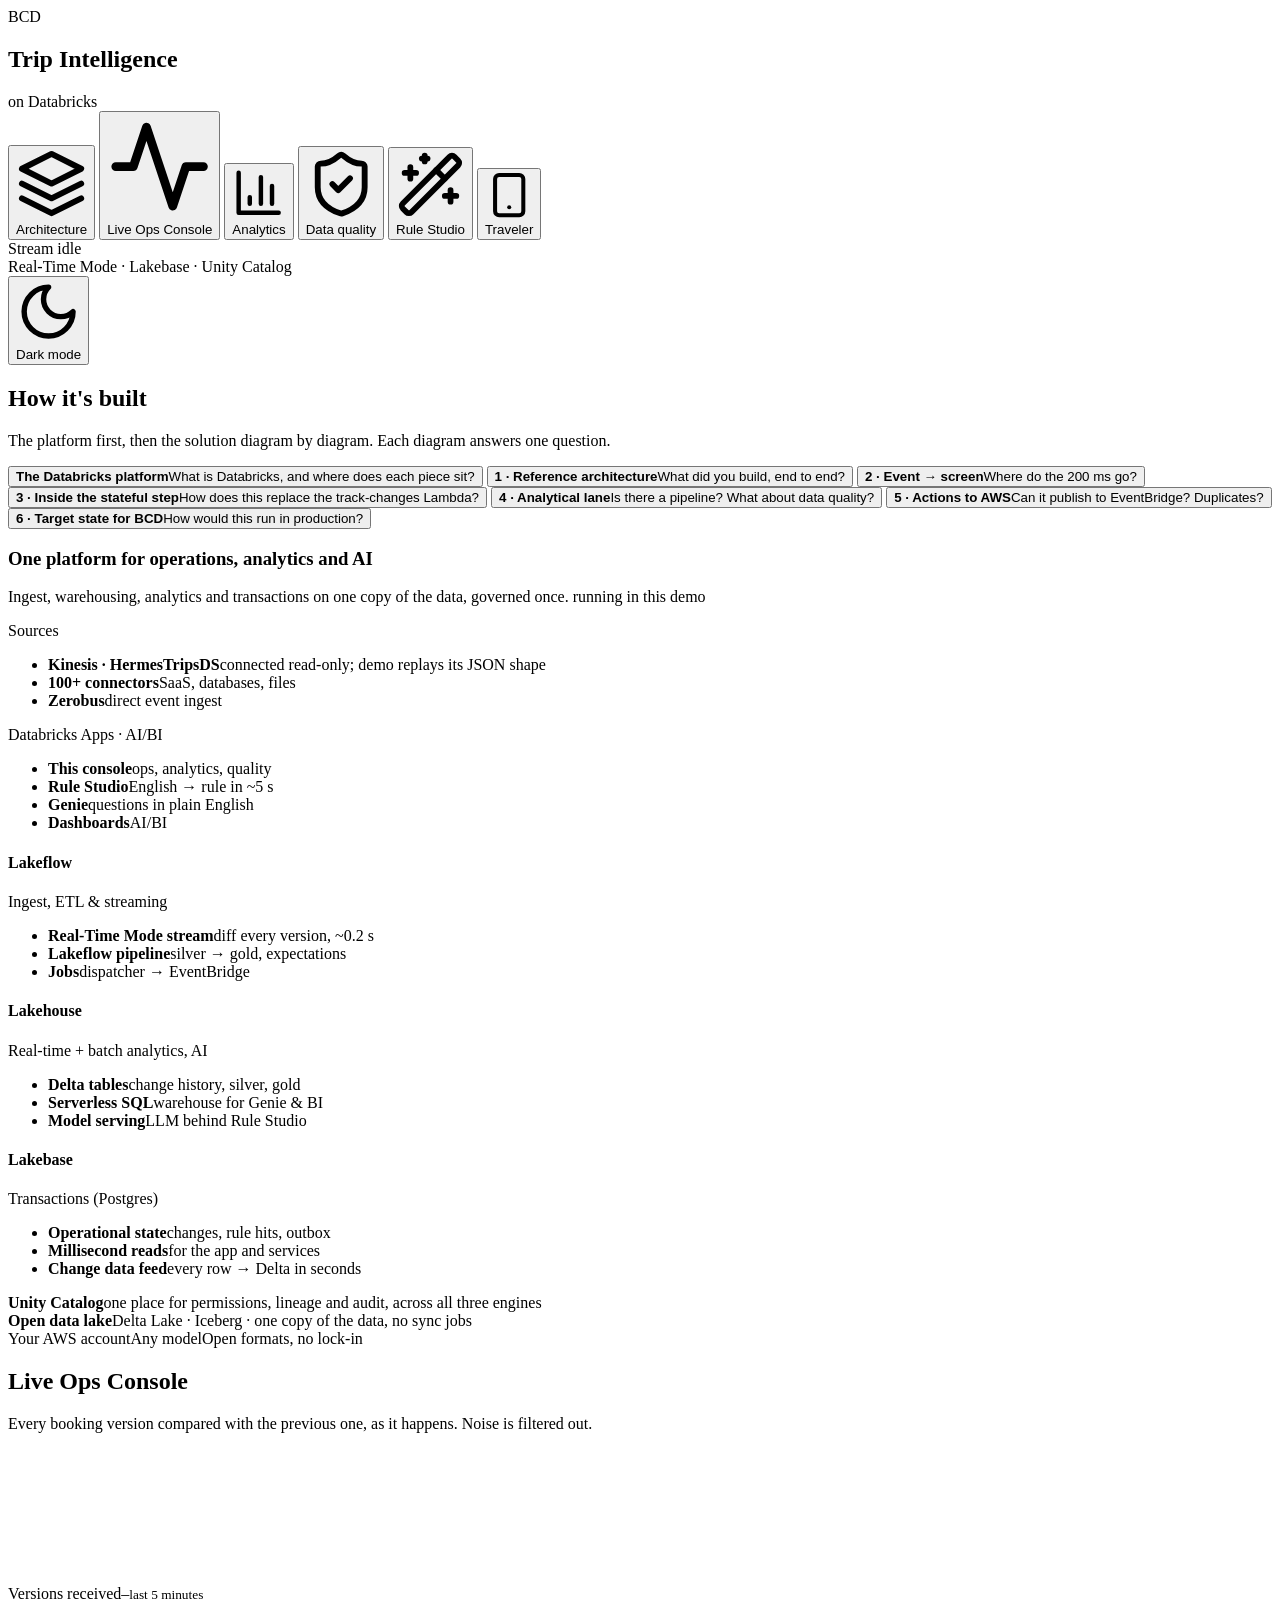
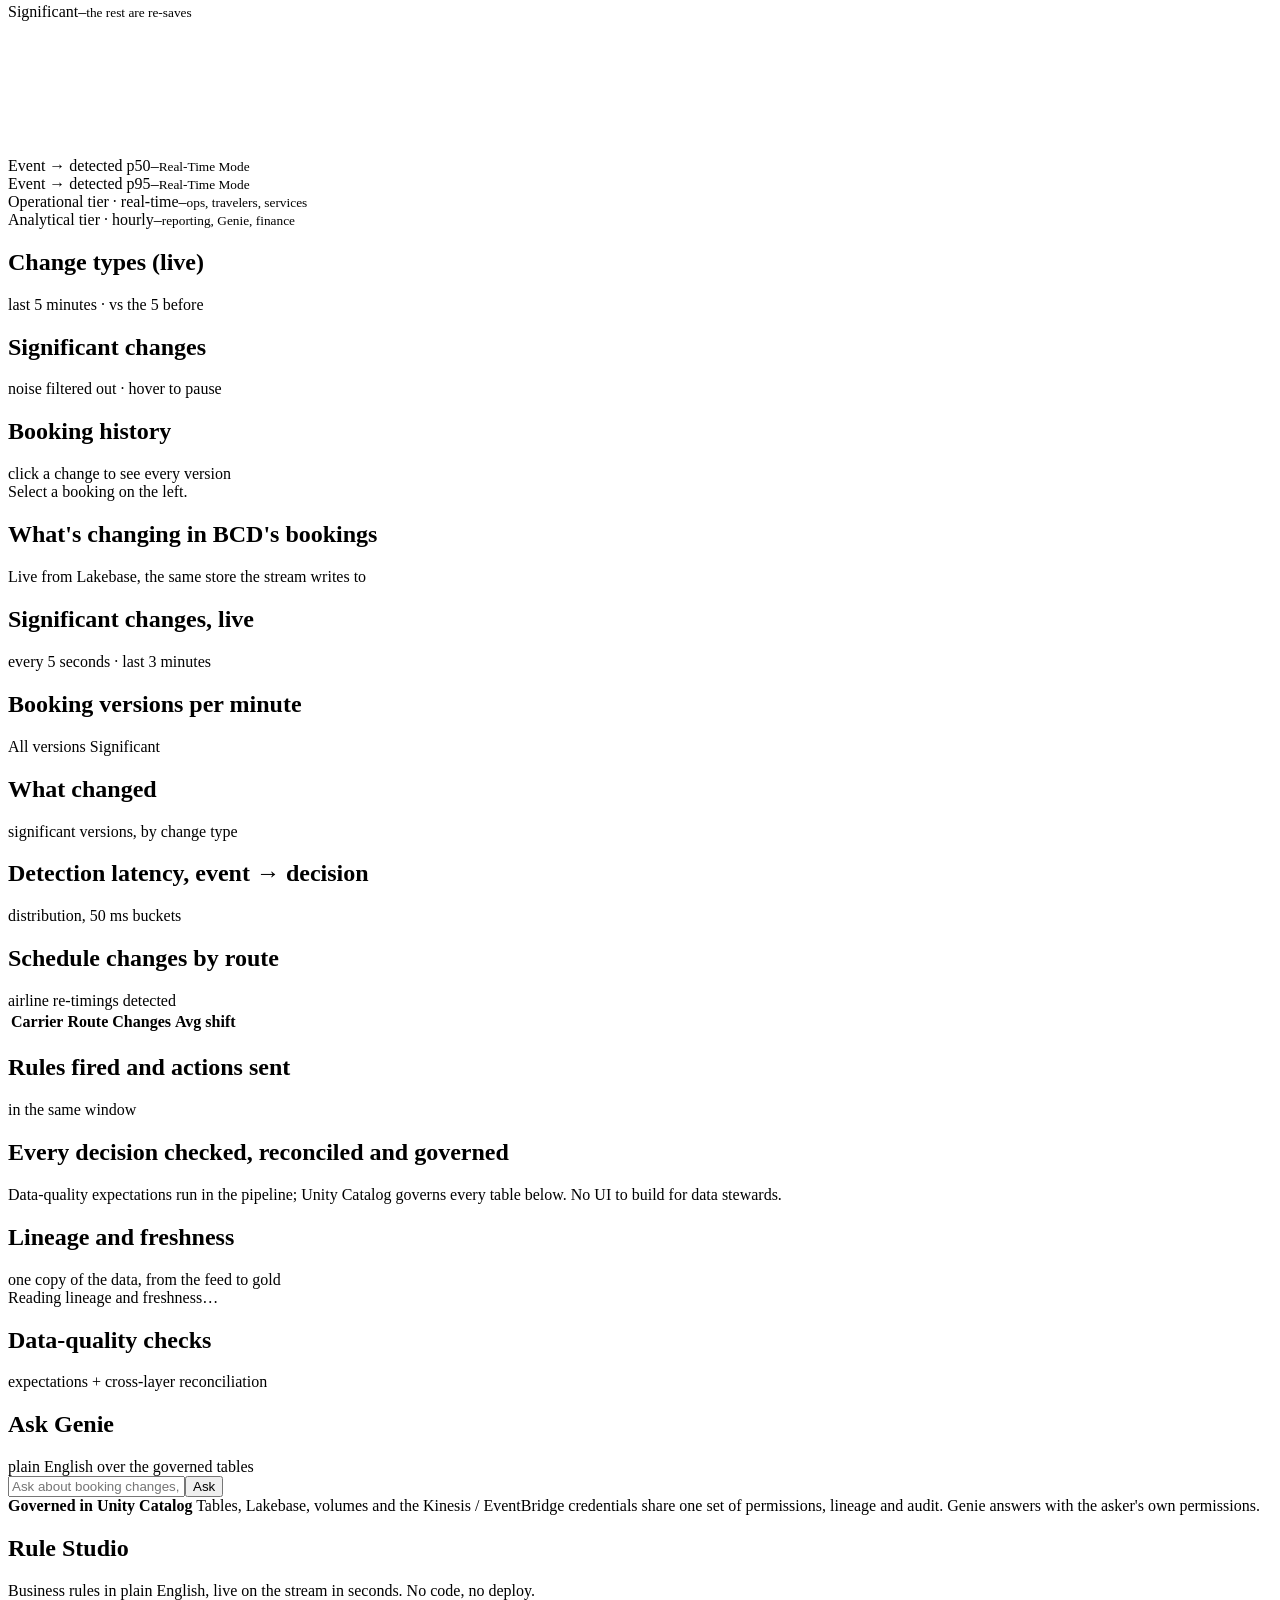
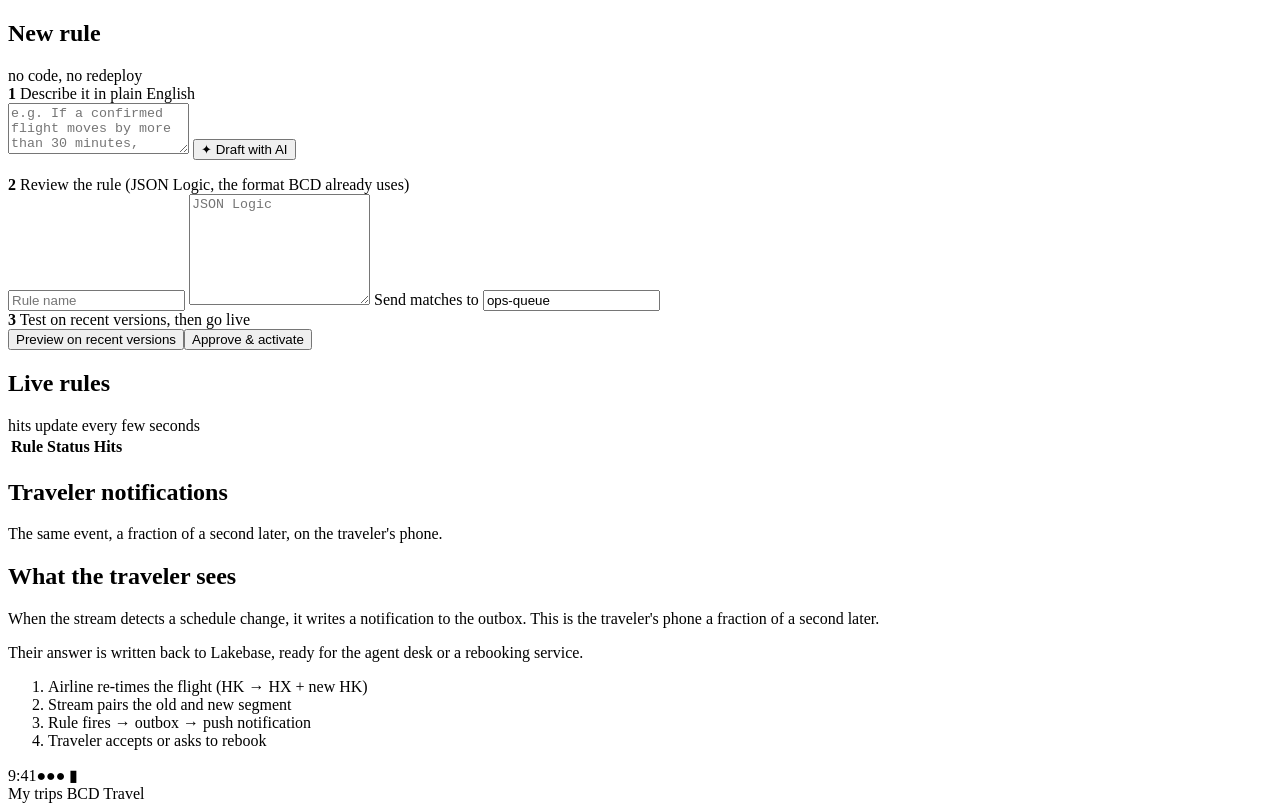
==== commit fc564738: "feat(app): Architecture tab (Databricks platform view mapped to this solution, plus the reference di" ====
--- a/src/app/static/index.html
+++ b/src/app/static/index.html
@@ -14,6 +14,7 @@
       <div><h1>Trip Intelligence</h1><div class="sub">on Databricks</div></div>
     </div>
     <nav>
+      <button data-view="architecture"><svg class="ico" viewBox="0 0 24 24" fill="none" stroke="currentColor" stroke-width="2" stroke-linecap="round" stroke-linejoin="round"><path d="m12 2 10 5-10 5L2 7z"/><path d="m2 17 10 5 10-5"/><path d="m2 12 10 5 10-5"/></svg><span>Architecture</span></button>
       <button data-view="ops" class="active"><svg class="ico" viewBox="0 0 24 24" fill="none" stroke="currentColor" stroke-width="2" stroke-linecap="round" stroke-linejoin="round"><path d="M22 12h-4l-3 9L9 3l-3 9H2"/></svg><span>Live Ops Console</span></button>
       <button data-view="analytics"><svg class="ico" viewBox="0 0 24 24" fill="none" stroke="currentColor" stroke-width="2" stroke-linecap="round" stroke-linejoin="round"><path d="M3 3v18h18"/><path d="M18 17V9"/><path d="M13 17V5"/><path d="M8 17v-3"/></svg><span>Analytics</span></button>
       <button data-view="quality"><svg class="ico" viewBox="0 0 24 24" fill="none" stroke="currentColor" stroke-width="2" stroke-linecap="round" stroke-linejoin="round"><path d="M20 13c0 5-3.5 7.5-7.66 8.95a1 1 0 0 1-.67-.01C7.5 20.5 4 18 4 13V6a1 1 0 0 1 1-1c2 0 4.5-1.2 6.24-2.72a1.17 1.17 0 0 1 1.52 0C14.51 3.81 17 5 19 5a1 1 0 0 1 1 1z"/><path d="m9 12 2 2 4-4"/></svg><span>Data quality</span></button>
@@ -28,6 +29,50 @@
   </aside>
 
   <main>
+    <section id="architecture" class="view">
+      <div class="view-head"><div><h2 class="big">How it's built</h2>
+        <p class="muted">The platform first, then the solution diagram by diagram. Each diagram answers one question.</p></div></div>
+      <div class="arch">
+        <div class="arch-nav" id="arch-nav">
+          <button class="active" data-d="platform"><b>The Databricks platform</b><span>What is Databricks, and where does each piece sit?</span></button>
+          <button data-d="01_overview"><b>1 · Reference architecture</b><span>What did you build, end to end?</span></button>
+          <button data-d="02_realtime_sequence"><b>2 · Event → screen</b><span>Where do the 200 ms go?</span></button>
+          <button data-d="03_operator"><b>3 · Inside the stateful step</b><span>How does this replace the track-changes Lambda?</span></button>
+          <button data-d="04_batch_lane"><b>4 · Analytical lane</b><span>Is there a pipeline? What about data quality?</span></button>
+          <button data-d="06_actions"><b>5 · Actions to AWS</b><span>Can it publish to EventBridge? Duplicates?</span></button>
+          <button data-d="08_target_state"><b>6 · Target state for BCD</b><span>How would this run in production?</span></button>
+        </div>
+        <div class="panel arch-stage">
+          <div id="arch-platform" class="platform">
+            <div class="pf-title"><h3>One platform for operations, analytics and AI</h3>
+              <p class="muted">Ingest, warehousing, analytics and transactions on one copy of the data, governed once. <span class="pf-key"><i></i>running in this demo</span></p></div>
+            <div class="pf-body">
+              <div class="pf-sources">
+                <label>Sources</label>
+                <ul><li class="demo"><b>Kinesis · HermesTripsDS</b><span>connected read-only; demo replays its JSON shape</span></li><li><b>100+ connectors</b><span>SaaS, databases, files</span></li><li><b>Zerobus</b><span>direct event ingest</span></li></ul>
+              </div>
+              <div class="pf-main">
+                <div class="pf-apps"><label>Databricks Apps · AI/BI</label>
+                  <ul><li class="demo"><b>This console</b><span>ops, analytics, quality</span></li><li class="demo"><b>Rule Studio</b><span>English → rule in ~5 s</span></li><li class="demo"><b>Genie</b><span>questions in plain English</span></li><li><b>Dashboards</b><span>AI/BI</span></li></ul></div>
+                <div class="pf-engines">
+                  <div class="pf-engine e-flow"><h4>Lakeflow</h4><p>Ingest, ETL &amp; streaming</p>
+                    <ul><li class="demo"><b>Real-Time Mode stream</b><span>diff every version, ~0.2 s</span></li><li class="demo"><b>Lakeflow pipeline</b><span>silver → gold, expectations</span></li><li class="demo"><b>Jobs</b><span>dispatcher → EventBridge</span></li></ul></div>
+                  <div class="pf-engine e-house"><h4>Lakehouse</h4><p>Real-time + batch analytics, AI</p>
+                    <ul><li class="demo"><b>Delta tables</b><span>change history, silver, gold</span></li><li class="demo"><b>Serverless SQL</b><span>warehouse for Genie &amp; BI</span></li><li class="demo"><b>Model serving</b><span>LLM behind Rule Studio</span></li></ul></div>
+                  <div class="pf-engine e-base"><h4>Lakebase</h4><p>Transactions (Postgres)</p>
+                    <ul><li class="demo"><b>Operational state</b><span>changes, rule hits, outbox</span></li><li class="demo"><b>Millisecond reads</b><span>for the app and services</span></li><li class="demo"><b>Change data feed</b><span>every row → Delta in seconds</span></li></ul></div>
+                </div>
+                <div class="pf-gov"><b>Unity Catalog</b><span>one place for permissions, lineage and audit, across all three engines</span></div>
+                <div class="pf-lake"><b>Open data lake</b><span>Delta Lake · Iceberg · one copy of the data, no sync jobs</span></div>
+                <div class="pf-infra"><span>Your AWS account</span><span>Any model</span><span>Open formats, no lock-in</span></div>
+              </div>
+            </div>
+          </div>
+          <div id="arch-img" class="arch-img" hidden><img alt="" /></div>
+        </div>
+      </div>
+    </section>
+
     <section id="ops" class="view active">
       <div class="view-head"><div><h2 class="big">Live Ops Console</h2>
         <p class="muted">Every booking version compared with the previous one, as it happens. Noise is filtered out.</p></div></div>
